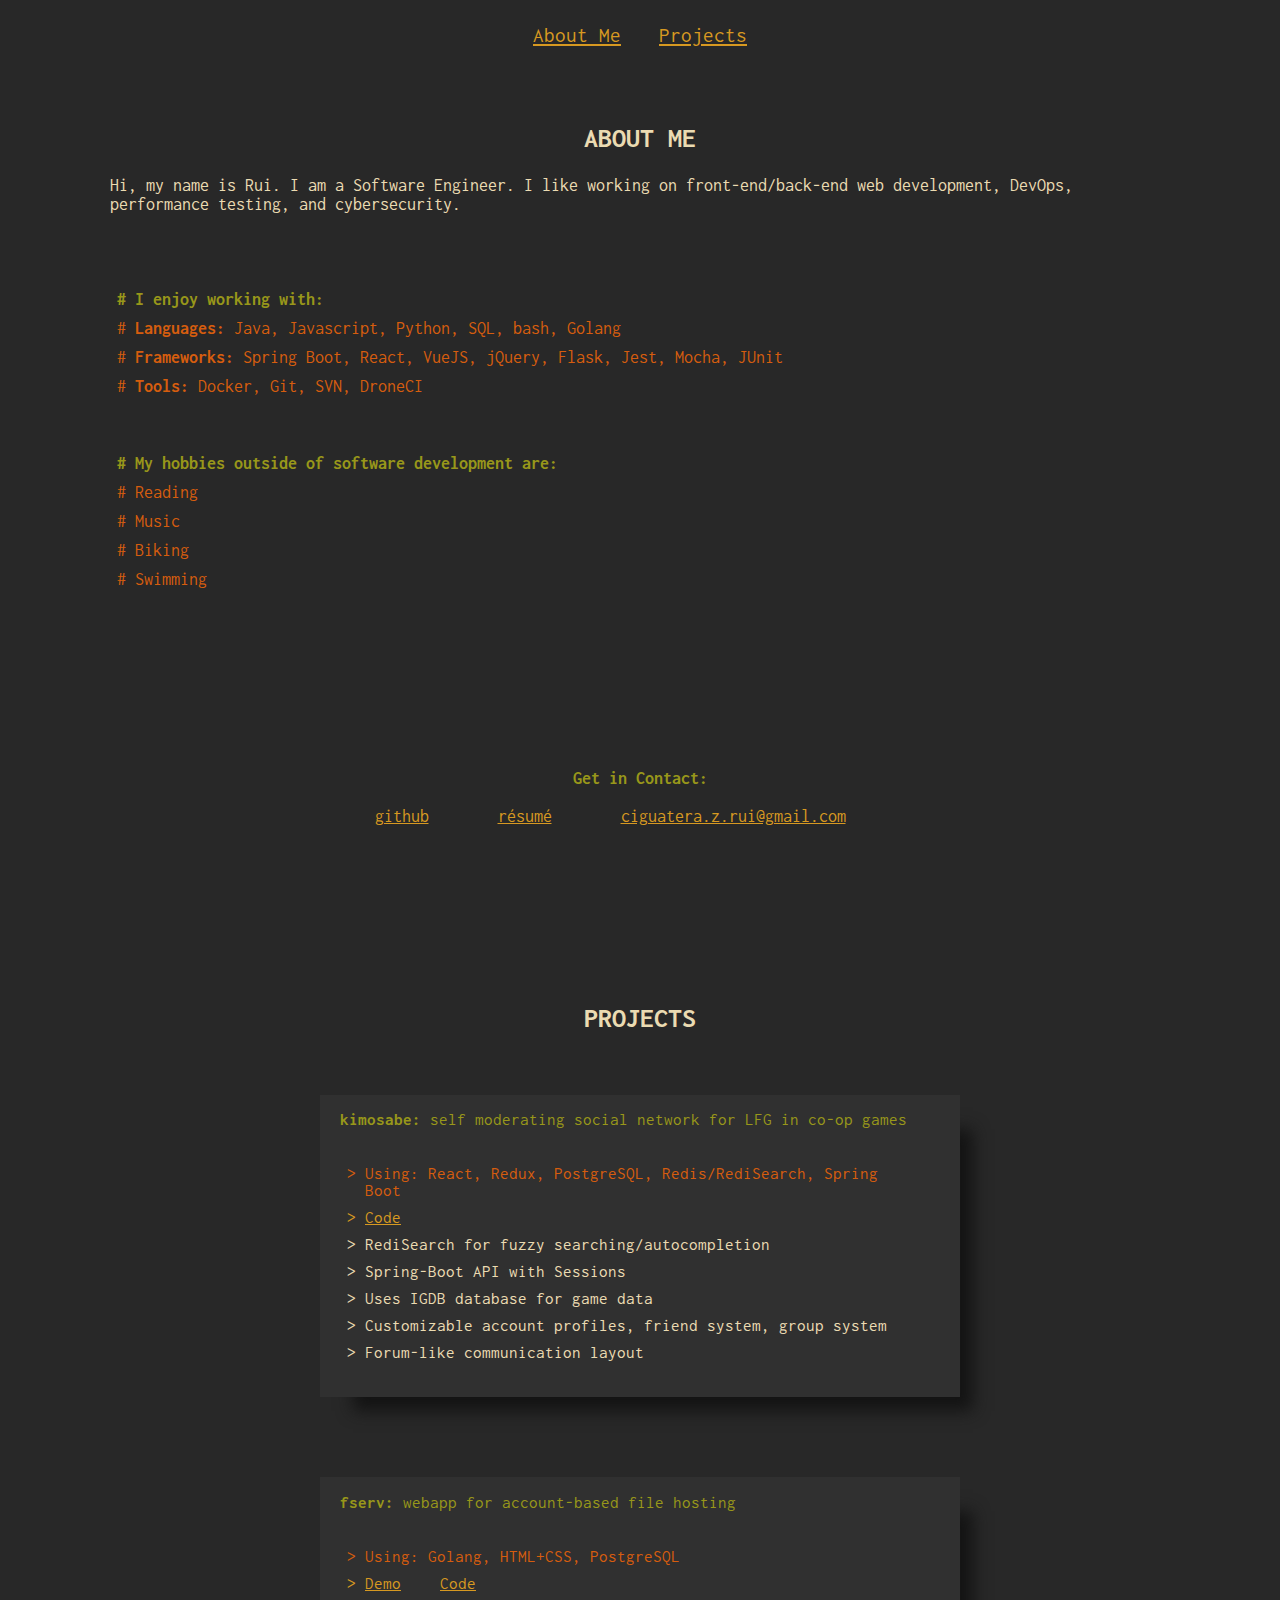
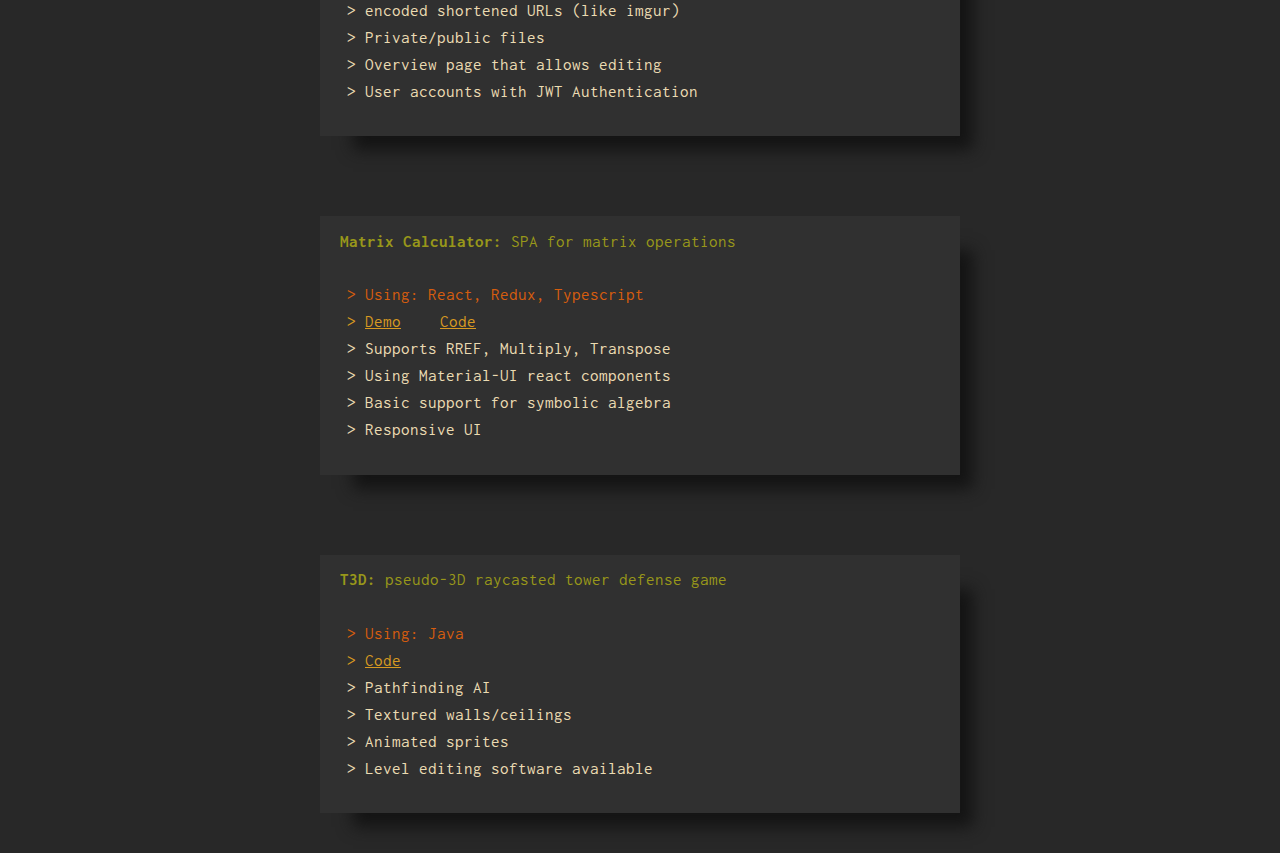
==== index.html @ f9139b98 "Update README and fix minify script" ====
<!DOCTYPE html>
<html>
	<head>
		<meta charset="utf-8"/>
		<meta name="viewport" content="width=device-width, user-scalable=no,initial-scale=1.0" />
		<link href="https://fonts.googleapis.com/css2?family=Inconsolata:wght@400;700&display=swap" rel="stylesheet"> 
		<link rel="icon" href="res/favicon.ico" type="image/x-icon"/>
		<link rel="shortcut icon" href="res/favicon.ico" type="image/x-icon"/>
		<link rel="stylesheet" href="style.css"/>
		<title>zrui.dev</title>
		<meta name="description" content="Personal Site - Rui Zhu, Software Engineer" />
	</head>
	<body>
		<nav id="navbar">
			<ul>
				<li><a href="#about">About Me</a></li>
				<li><a href="#projects">Projects</a></li>
			</ul>
		</nav>
		<div class="section" id="about">
			<div class="content-inside">
				<h2>ABOUT ME</h2>
				<p>Hi, my name is Rui. I am a Software Engineer. I like working on front-end/back-end web development, DevOps, performance testing, and cybersecurity.</p>
				</br>
				<ul class="hash-list">
					<li>I enjoy working with:</li>
					<li><b>Languages:</b> Java, Javascript, Python, SQL, bash, Golang</li>
					<li><b>Frameworks:</b> Spring Boot, React, VueJS, jQuery, Flask, Jest, Mocha, JUnit</li>
					<li><b>Tools:</b> Docker, Git, SVN, DroneCI</li>
				</ul>
				<ul class="hash-list">
					<li>My hobbies outside of software development are:</li>
					<li>Reading</li>
					<li>Music</li>
					<li>Biking</li>
					<li>Swimming</li>
				</ul>
			</div>
			<footer class="center footer">
				<p class="green"><b>Get in Contact:</b></p>
				<p class="orange">
					<a href="https://github.com/ZRui98">github</a>
					<a href="https://zrui.dev/res/resume.pdf">résumé</a>
					<a href="mailto:ciguatera.z.rui@gmail.com">ciguatera.z.rui@gmail.com</a>
				</p>
			</footer>
		</div>
		<div class="section" id="projects">			
			<h2>PROJECTS</h2>
			<div id="project-container">
				<div class="project">
					<p class="green"><b>kimosabe:</b> self moderating social network for LFG in co-op games</p>
					<ul class="gt-list">
						<li class="orange">Using: React, Redux, PostgreSQL, Redis/RediSearch, Spring Boot </li>
						<li class="yellow">
							<a href="https://github.com/6rotoms/kimosabe/">Code</a>
						</li>
						<li>RediSearch for fuzzy searching/autocompletion</li>
						<li>Spring-Boot API with Sessions</li>
						<li>Uses IGDB database for game data</li>
						<li>Customizable account profiles, friend system, group system</li>
						<li>Forum-like communication layout</li>
					</ul>
				</div>
				<div class="project">
					<p class="green"><b>fserv:</b> webapp for account-based file hosting</p>
					<ul class="gt-list">
						<li class="orange">Using: Golang, HTML+CSS, PostgreSQL </li>
						<li class="yellow">
							<a href="https://f.zrui.dev/">Demo</a>
							<a href="https://github.com/ZRui98/fserv/">Code</a>
						</li>
						<li>encoded shortened URLs (like imgur)</li>
						<li>Private/public files</li>
						<li>Overview page that allows editing</li>
						<li>User accounts with JWT Authentication</li>
					</ul>
				</div>
				<div class="project">
					<p class="green"><b>Matrix Calculator:</b> SPA for matrix operations</p>
					<ul class="gt-list">
						<li class="orange">Using: React, Redux, Typescript </li>
						<li class="yellow">
							<a href="https://zrui98.github.io/matrix-calculator/">Demo</a>
							<a href="https://github.com/ZRui98/matrix-calculator/">Code</a>
						</li>
						<li>Supports RREF, Multiply, Transpose</li>
						<li>Using Material-UI react components</li>
						<li>Basic support for symbolic algebra</li>
						<li>Responsive UI</li>
					</ul>
				</div>
				<div class="project">
					<p class="green"><b>T3D:</b> pseudo-3D raycasted tower defense game</p>
					<ul class="gt-list">
						<li class="orange">Using: Java</li>
						<li class="yellow">
							<a href="https://github.com/ZRui98/t3d">Code</a>
						</li>
						<li>Pathfinding AI</li>
						<li>Textured walls/ceilings</li>
						<li>Animated sprites</li>
						<li>Level editing software available</li>
					</ul>
				</div>
			</div>
		</div>
	</body>
</html>
---- style.css ----
:root {
	--main-bg-color: #282828;
	--main-off-bg-color: #303030;
	--main-fg-color: #ebdbb2;
	--main-red-color: #cc241d;
	--main-orange-color: #d65d0e;
	--main-yellow-color: #d79921;
	--main-green-color: #98971a;
	--margin-body: 7%;
}

.green {
	color: var(--main-green-color);
}

.yellow {
	color: var(--main-yellow-color);
}

.orange {
	color: var(--main-orange-color);
}

.red {
	color: var(--main-red-color);
}

.center {
	text-align: center;
}

.footer a {
	margin-right:30px;
}

.content-inside {
	padding: 20px;
	padding-bottom: 50px;
	min-height:calc(100vh - 250px);
}

.footer {
	height: 50px;
	margin-top:-50px;
}

#project-container {
	display: flex;
	flex-wrap: wrap;
	justify-content: space-around;
}

b {
	font-weight: 700 !important;
}

.project {
	padding: 0px 20px 0px 20px;
	margin: 40px;
	width: 600px;
	min-width: 240px;
	background: var(--main-off-bg-color);
	-webkit-box-shadow: 23px 24px 15px -10px rgba(20,20,20,1);
	-moz-box-shadow: 23px 24px 15px -10px rgba(20,20,20,1);
	box-shadow: 23px 24px 15px -10px rgba(20,20,20,1);
	font-size: 0.9rem;
}

.hash-list {
	list-style-type: '# ';
	list-style-position: outside;
	padding: 10px 0 10px 0;
	color: var(--main-orange-color);
}
ul li {
	margin: 10px 25px;
}

.hash-list li:first-child {
	color: var(--main-green-color);
	font-weight: 700 !important;
}

.gt-list {
	list-style-type: '> ';
	list-style-position: outside;
	padding: 10px 0 10px 0;
}

.gt-list p {
	display: inline-block;
}

html {
	scroll-behavior: smooth;
	font-family: 'Inconsolata', monospace;
	font-size: 1.15rem;
	background: var(--main-bg-color)!important;
}

html, body {
	margin: 0;
	height: 100%;
}

.section {
	min-width: calc(100% - calc(var(--margin-body) * 2));
	padding-left: var(--margin-body);
	padding-right: var(--margin-body);
	padding-top: 80px;
	min-height: calc(100% - 80px);
	color: var(--main-fg-color);
	background-color: var(--main-bg-color);
}

.section a {
	padding-right: 30px;
}

.section h2 {
	text-align: center;
}

#navbar {
	z-index: 2;
	display: flex;
	justify-content: space-around;
	overflow: hidden;
	position: fixed;
	top: 0;
	width: 100%;
	background-color: var(--main-bg-color);
}

#navbar ul {
	list-style-type: none;
	padding: 0;
	overflow: hidden;
}

#navbar li {
	margin: 0;
	float: left;
	margin-left: 6px;
	margin-right: 6px;
}

#navbar a {
	margin: 0;
	float: left;
	display: block;
	border-bottom: solid 5px;
	border-color: var(--main-bg-color);
	text-align: center;
	padding: 6px 13px 3px 13px;
	font-size: 1.15rem;
}

a {
	color: var(--main-yellow-color);
	-o-transition: .2s;
	-ms-transition: .2s;
	-moz-transition: .2s;
	transition: .2s;
}

a:hover {
	color: var(--main-red-color);
	top: 100%;
}
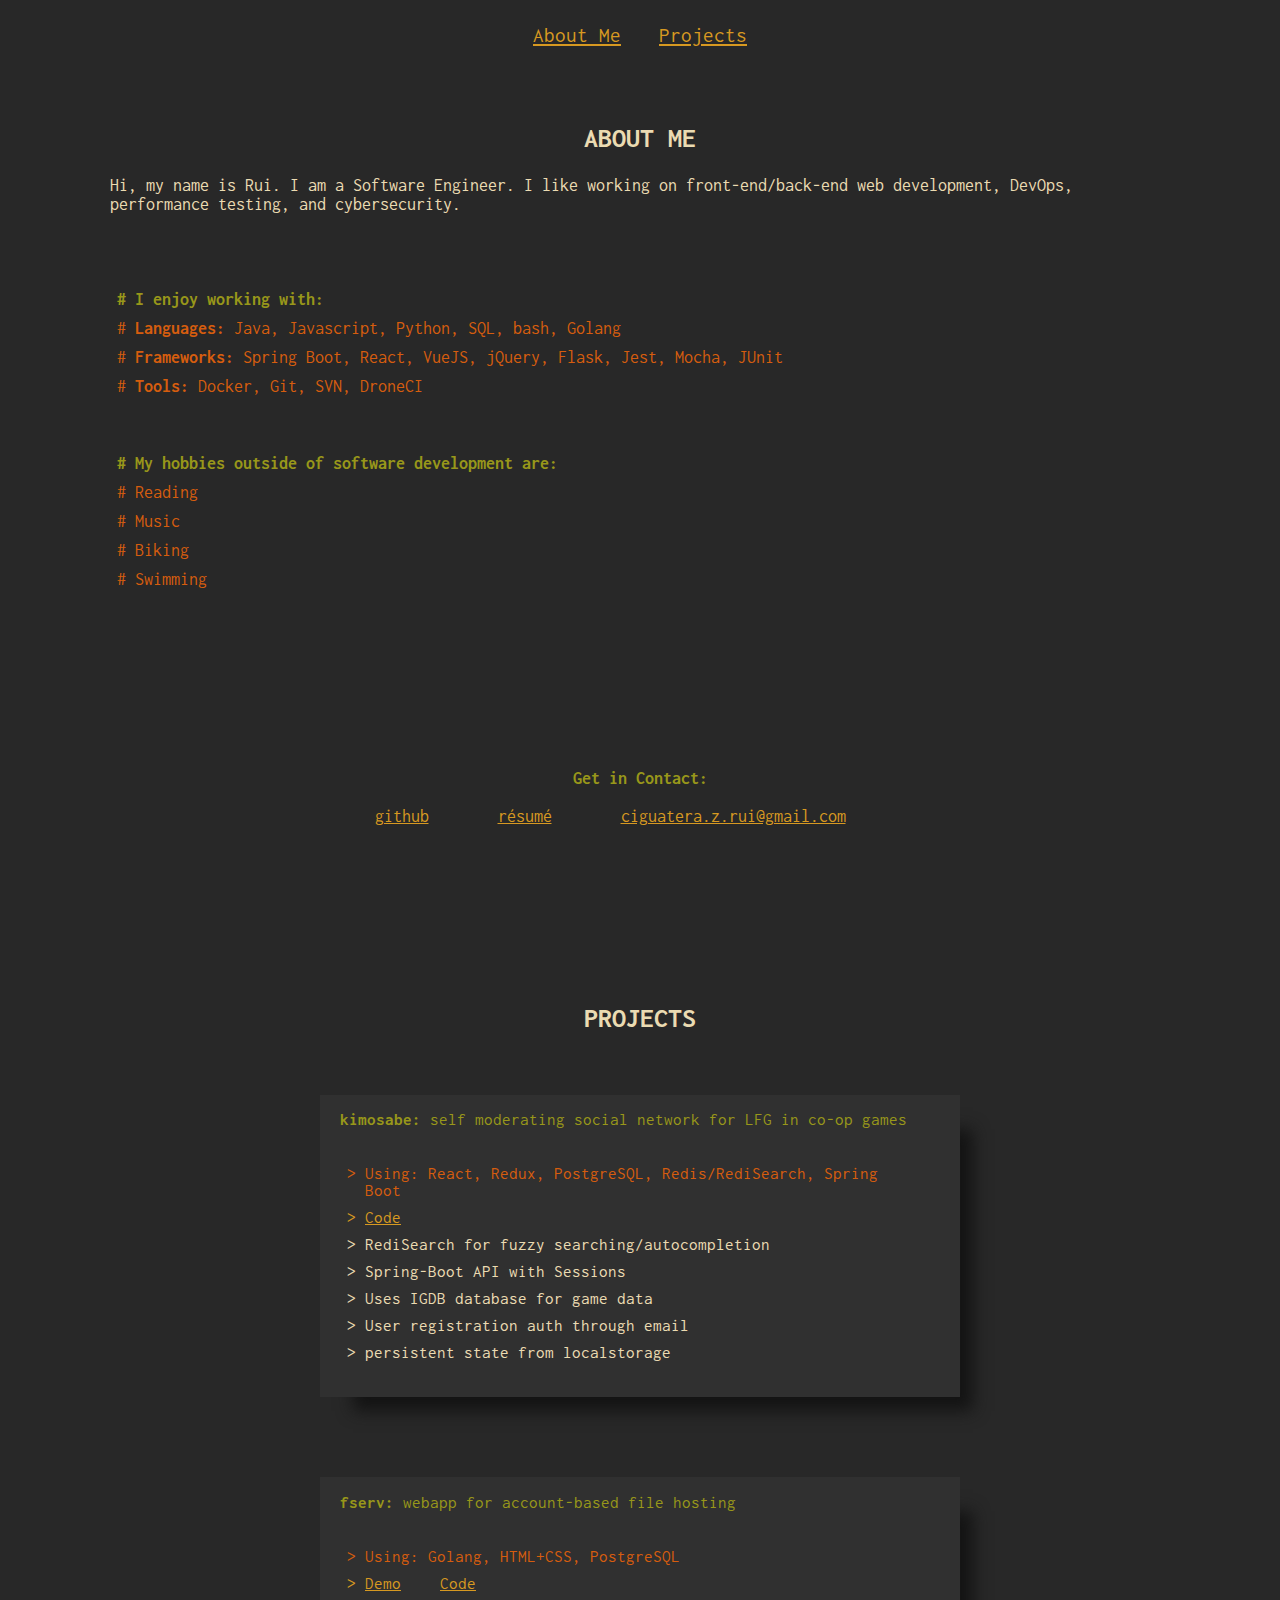
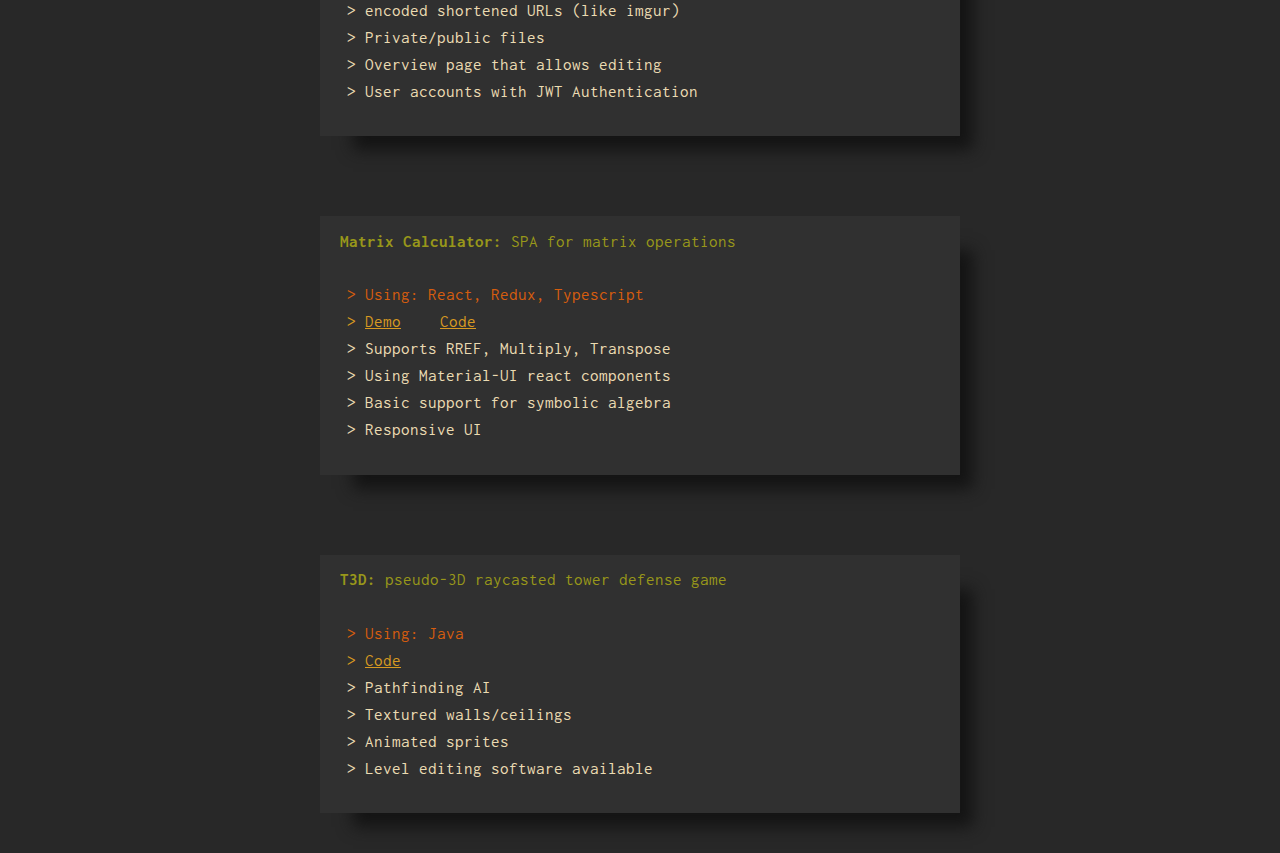
==== commit a1dca7ac: "update resume to be hosted on github" ====
--- a/index.html
+++ b/index.html
@@ -3,7 +3,6 @@
 	<head>
 		<meta charset="utf-8"/>
 		<meta name="viewport" content="width=device-width, user-scalable=no,initial-scale=1.0" />
-		<link href="https://fonts.googleapis.com/css2?family=Inconsolata:wght@400;700&display=swap" rel="stylesheet"> 
 		<link rel="icon" href="res/favicon.ico" type="image/x-icon"/>
 		<link rel="shortcut icon" href="res/favicon.ico" type="image/x-icon"/>
 		<link rel="stylesheet" href="style.css"/>
@@ -40,7 +39,7 @@
 				<p class="green"><b>Get in Contact:</b></p>
 				<p class="orange">
 					<a href="https://github.com/ZRui98">github</a>
-					<a href="https://zrui.dev/res/resume.pdf">résumé</a>
+					<a href="https://raw.githubusercontent.com/ZRui98/personal-resume-latex/main/resume.pdf" target="_blank" rel="noopener noreferrer">résumé</a>
 					<a href="mailto:ciguatera.z.rui@gmail.com">ciguatera.z.rui@gmail.com</a>
 				</p>
 			</footer>
@@ -58,8 +57,8 @@
 						<li>RediSearch for fuzzy searching/autocompletion</li>
 						<li>Spring-Boot API with Sessions</li>
 						<li>Uses IGDB database for game data</li>
-						<li>Customizable account profiles, friend system, group system</li>
-						<li>Forum-like communication layout</li>
+						<li>User registration auth through email</li>
+						<li>persistent state from localstorage</li>
 					</ul>
 				</div>
 				<div class="project">
--- a/style.css
+++ b/style.css
@@ -23,6 +23,20 @@
 
 .red {
 	color: var(--main-red-color);
+}
+
+@font-face {
+  font-family: 'Inconsolata';
+  src: url("./res/Inconsolata-Regular.ttf");
+  font-weight: 400;
+  font-style: monospace;
+}
+
+@font-face {
+  font-family: 'Inconsolata';
+  src: url("./res/Inconsolata-Bold.ttf");
+  font-weight: 700;
+  font-style: monospace;
 }
 
 .center {
@@ -162,6 +176,7 @@
 	-ms-transition: .2s;
 	-moz-transition: .2s;
 	transition: .2s;
+	outline: 0;
 }
 
 a:hover {
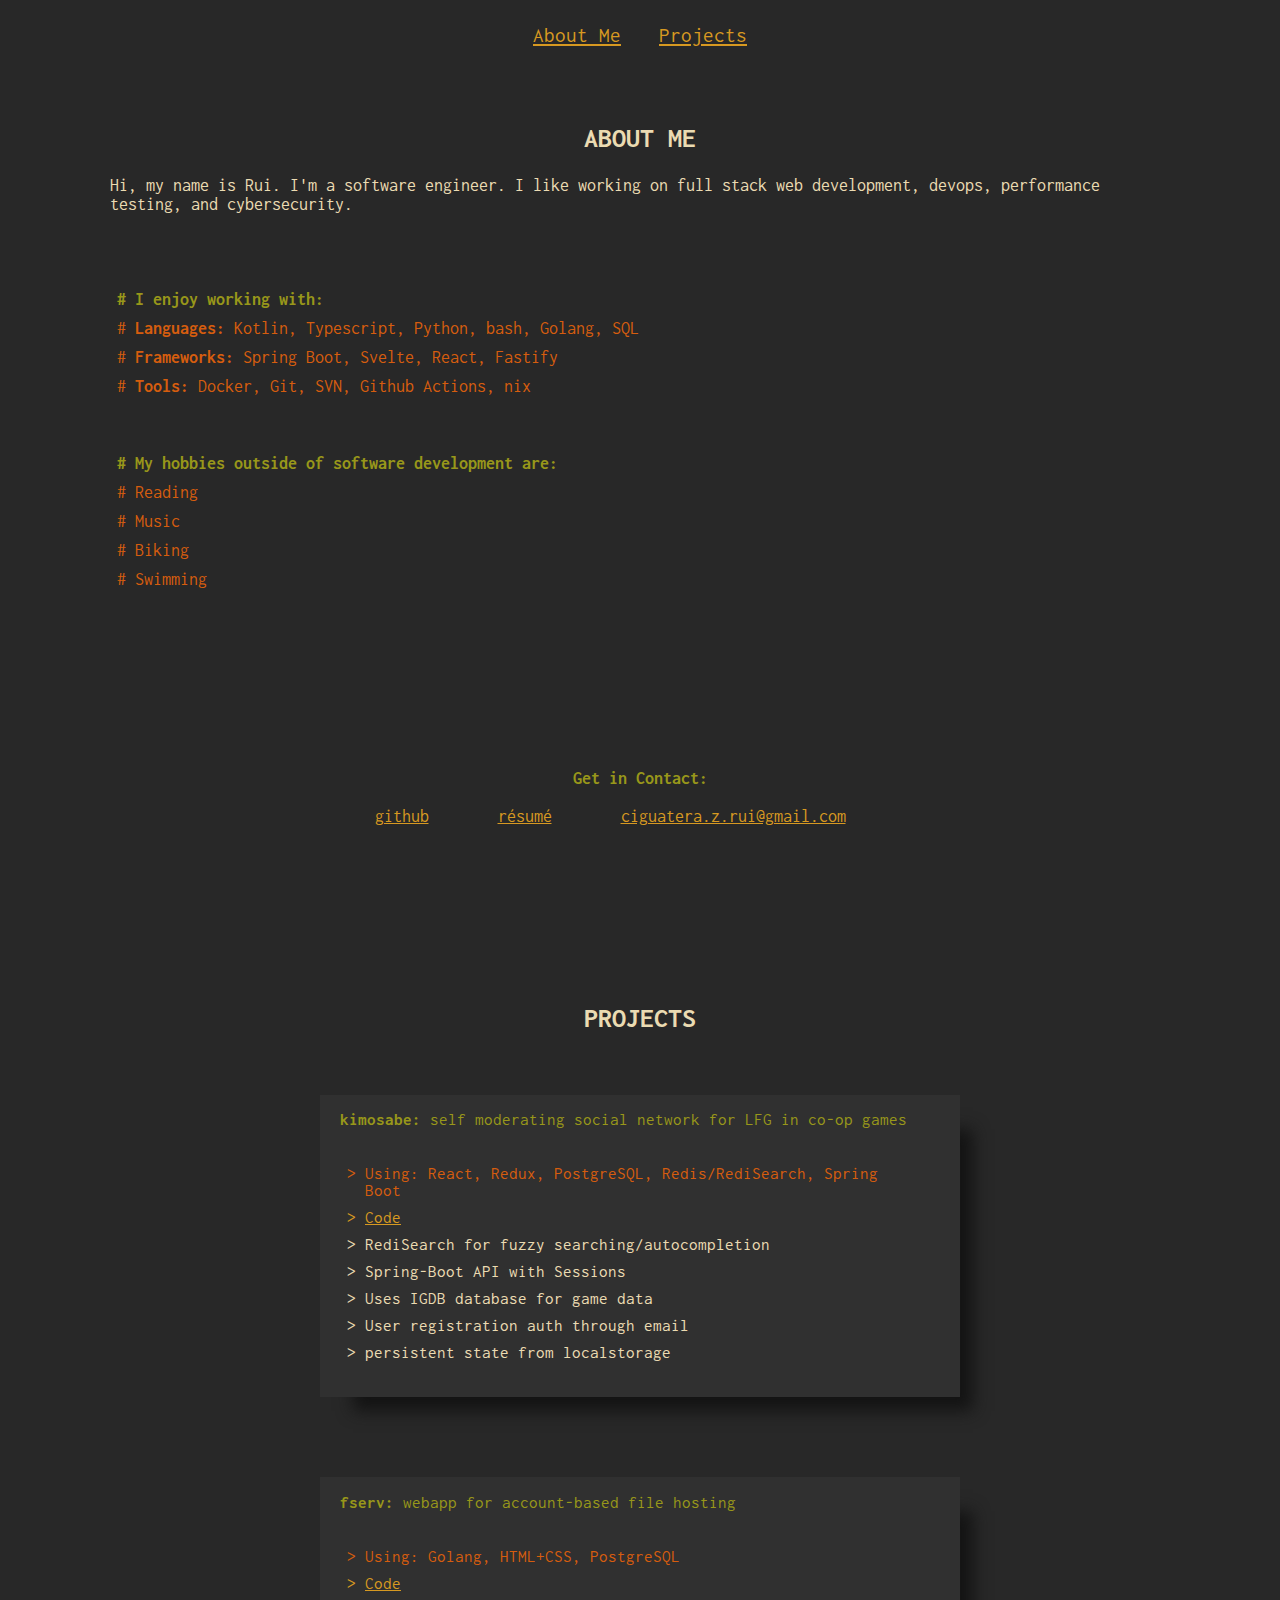
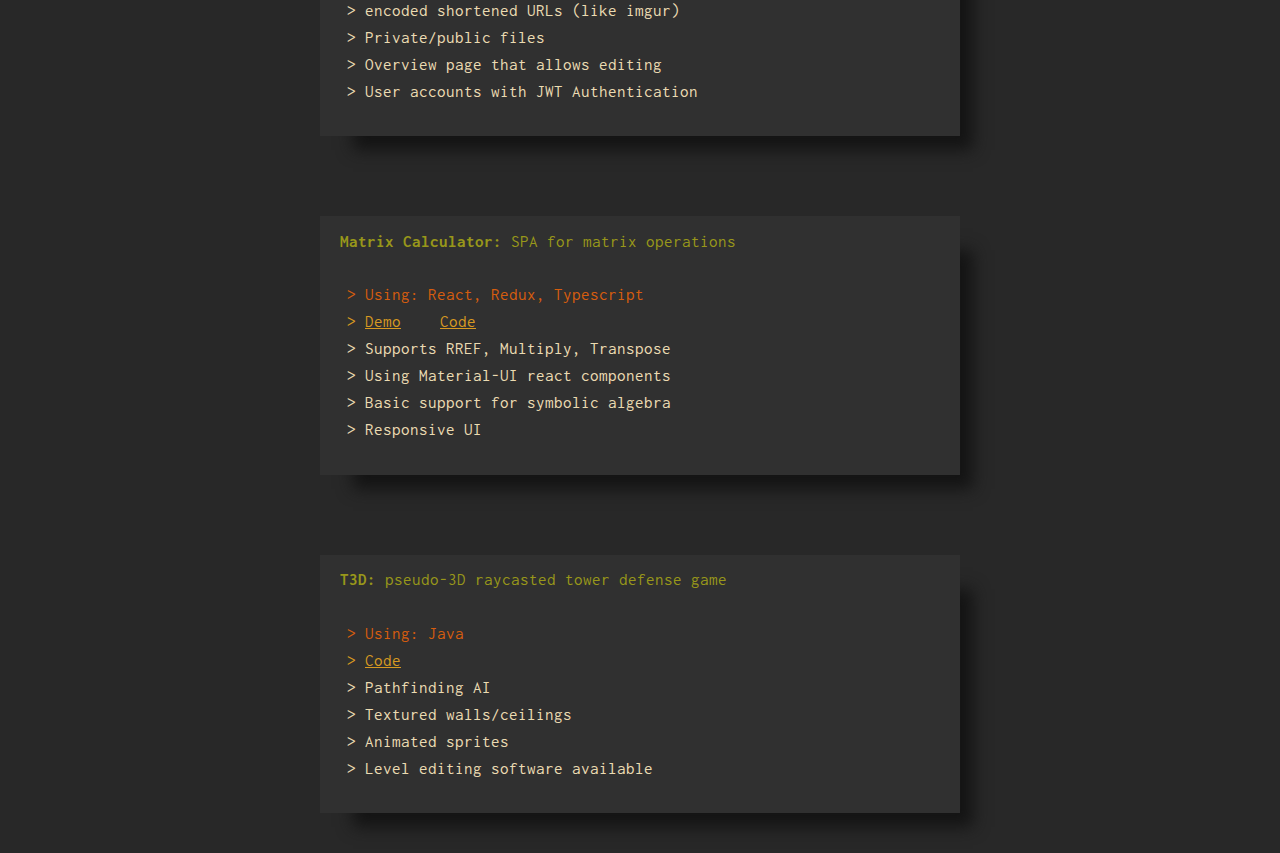
==== commit 265dd9c9: "update description and preferred languages" ====
--- a/index.html
+++ b/index.html
@@ -19,13 +19,13 @@
 		<div class="section" id="about">
 			<div class="content-inside">
 				<h2>ABOUT ME</h2>
-				<p>Hi, my name is Rui. I am a Software Engineer. I like working on front-end/back-end web development, DevOps, performance testing, and cybersecurity.</p>
+				<p>Hi, my name is Rui. I'm a software engineer. I like working on full stack web development, devops, performance testing, and cybersecurity.</p>
 				</br>
 				<ul class="hash-list">
 					<li>I enjoy working with:</li>
-					<li><b>Languages:</b> Java, Javascript, Python, SQL, bash, Golang</li>
-					<li><b>Frameworks:</b> Spring Boot, React, VueJS, jQuery, Flask, Jest, Mocha, JUnit</li>
-					<li><b>Tools:</b> Docker, Git, SVN, DroneCI</li>
+					<li><b>Languages:</b> Kotlin, Typescript, Python, bash, Golang, SQL</li>
+					<li><b>Frameworks:</b> Spring Boot, Svelte, React, Fastify</li>
+					<li><b>Tools:</b> Docker, Git, SVN, Github Actions, nix</li>
 				</ul>
 				<ul class="hash-list">
 					<li>My hobbies outside of software development are:</li>
@@ -66,7 +66,6 @@
 					<ul class="gt-list">
 						<li class="orange">Using: Golang, HTML+CSS, PostgreSQL </li>
 						<li class="yellow">
-							<a href="https://f.zrui.dev/">Demo</a>
 							<a href="https://github.com/ZRui98/fserv/">Code</a>
 						</li>
 						<li>encoded shortened URLs (like imgur)</li>
--- a/style.css
+++ b/style.css
@@ -1,6 +1,7 @@
 :root {
 	--main-bg-color: #282828;
 	--main-off-bg-color: #303030;
+	--main-select-color: #484848;
 	--main-fg-color: #ebdbb2;
 	--main-red-color: #cc241d;
 	--main-orange-color: #d65d0e;
@@ -37,6 +38,14 @@
   src: url("./res/Inconsolata-Bold.ttf");
   font-weight: 700;
   font-style: monospace;
+}
+
+::-moz-selection { /* Code for Firefox */
+  background: var(--main-select-color);
+}
+
+::selection {
+  background: var(--main-select-color);
 }
 
 .center {
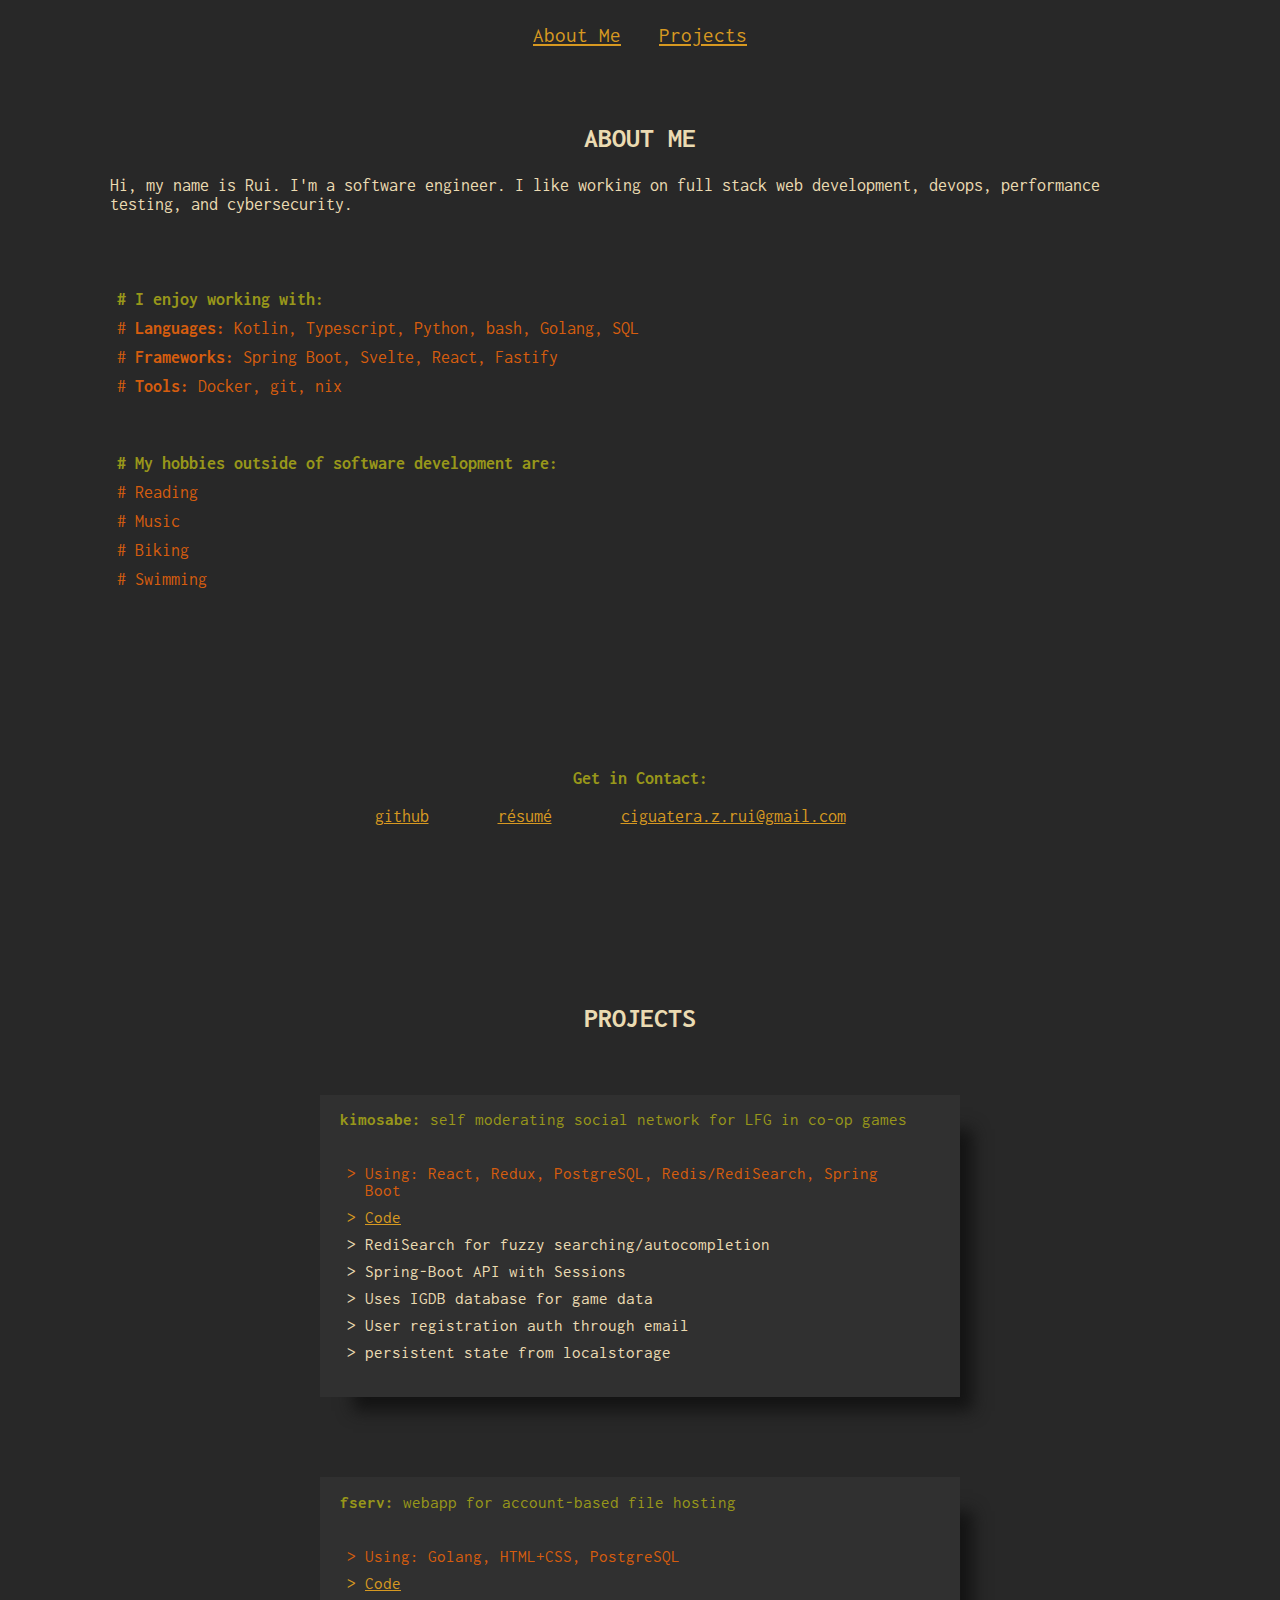
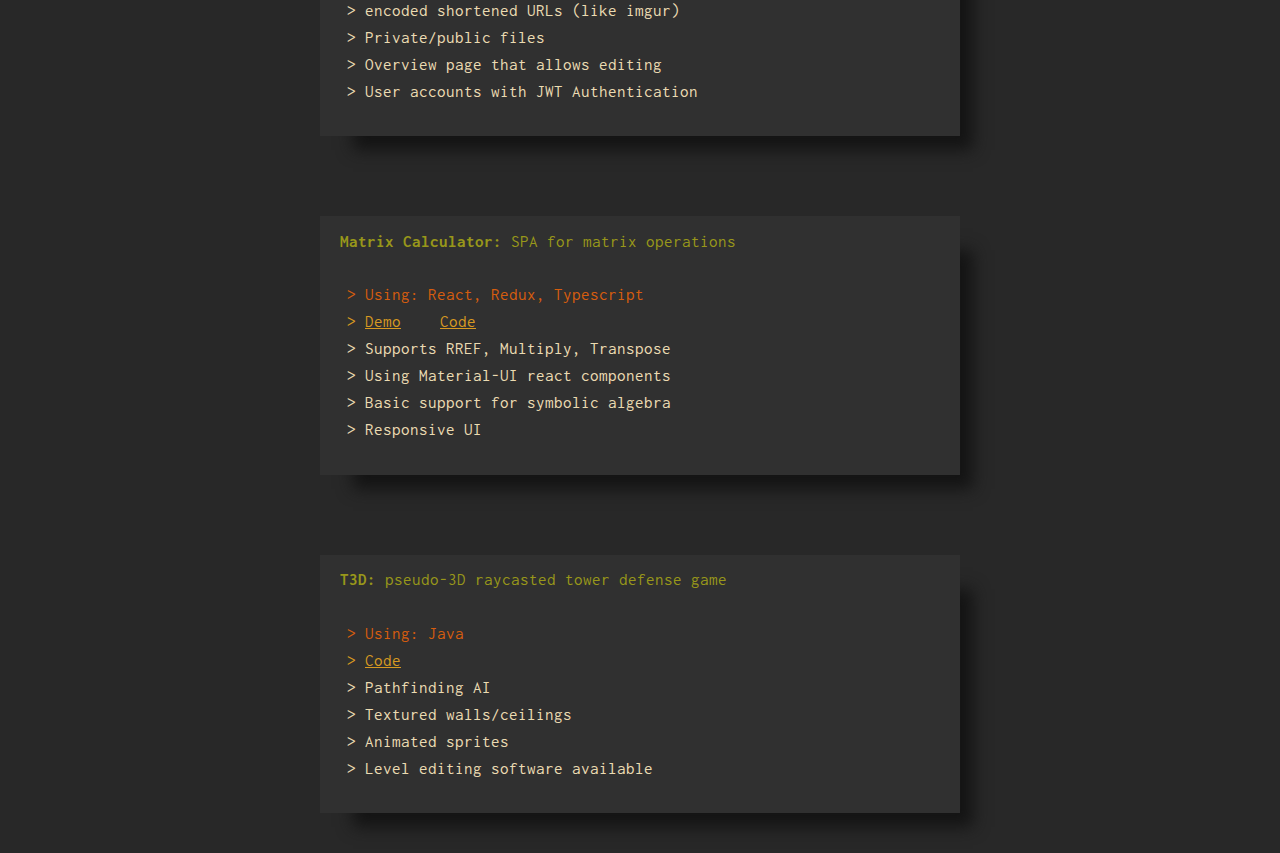
==== commit 41b3cbc8: "update bio" ====
--- a/index.html
+++ b/index.html
@@ -25,7 +25,7 @@
 					<li>I enjoy working with:</li>
 					<li><b>Languages:</b> Kotlin, Typescript, Python, bash, Golang, SQL</li>
 					<li><b>Frameworks:</b> Spring Boot, Svelte, React, Fastify</li>
-					<li><b>Tools:</b> Docker, Git, SVN, Github Actions, nix</li>
+					<li><b>Tools:</b> Docker, git, nix</li>
 				</ul>
 				<ul class="hash-list">
 					<li>My hobbies outside of software development are:</li>
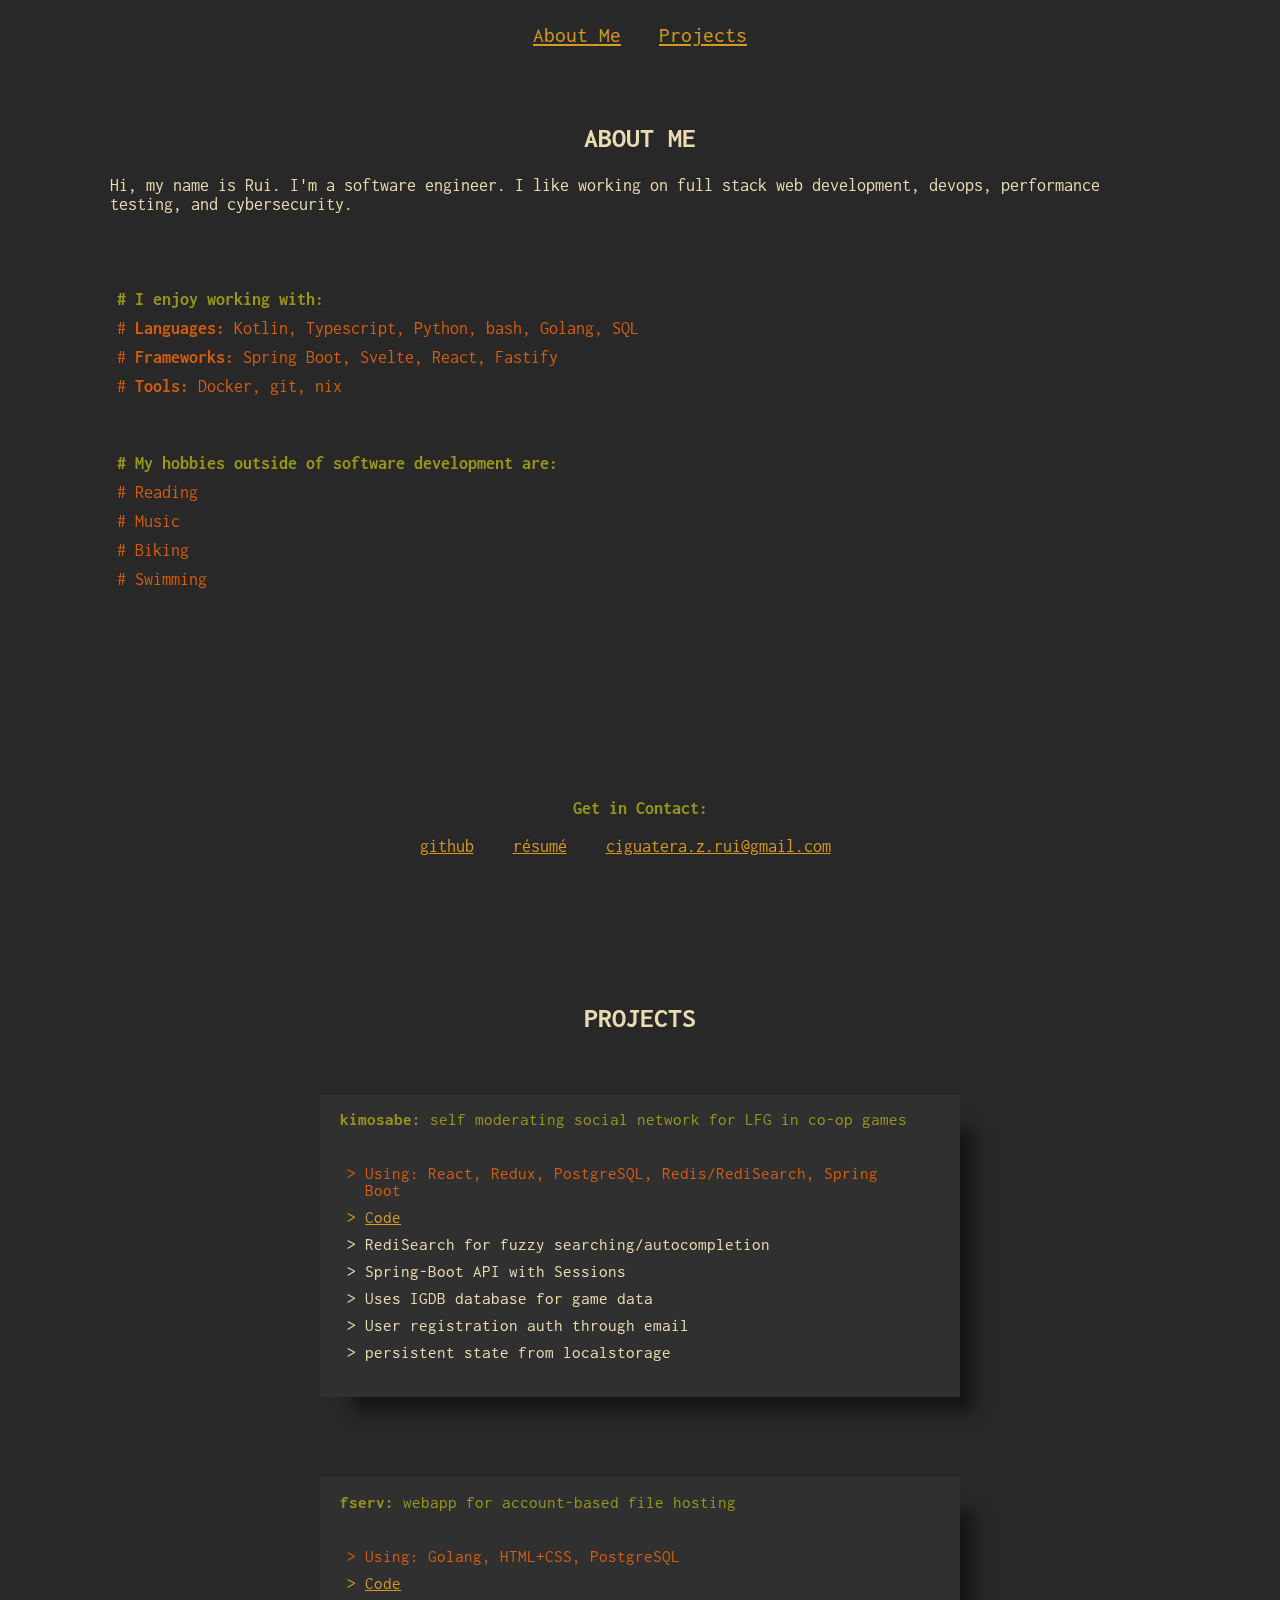
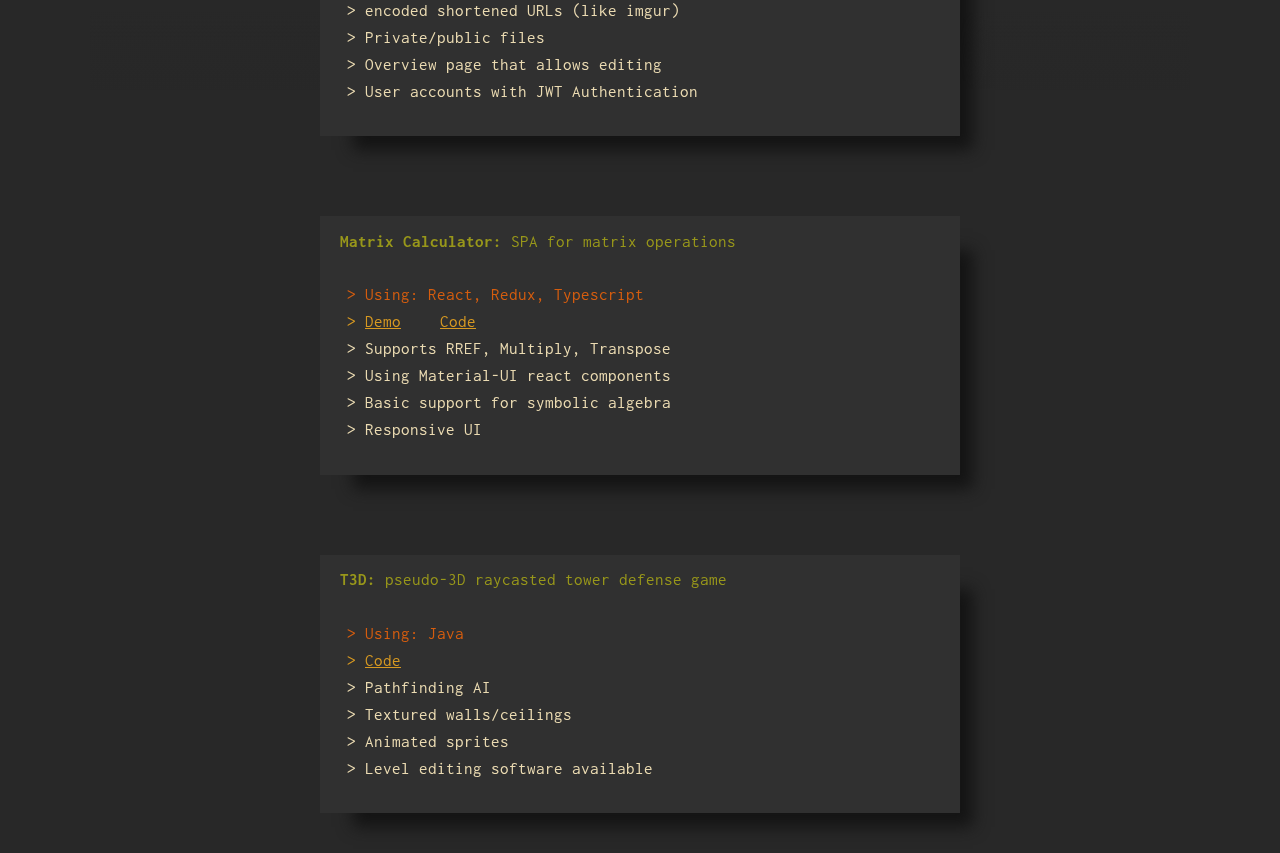
==== commit afbab562: "update styling and structure" ====
--- a/index.html
+++ b/index.html
@@ -35,14 +35,6 @@
 					<li>Swimming</li>
 				</ul>
 			</div>
-			<footer class="center footer">
-				<p class="green"><b>Get in Contact:</b></p>
-				<p class="orange">
-					<a href="https://github.com/ZRui98">github</a>
-					<a href="https://raw.githubusercontent.com/ZRui98/personal-resume-latex/main/resume.pdf" target="_blank" rel="noopener noreferrer">résumé</a>
-					<a href="mailto:ciguatera.z.rui@gmail.com">ciguatera.z.rui@gmail.com</a>
-				</p>
-			</footer>
 		</div>
 		<div class="section" id="projects">			
 			<h2>PROJECTS</h2>
@@ -103,5 +95,13 @@
 				</div>
 			</div>
 		</div>
+		<footer class="center footer">
+			<p class="green"><b>Get in Contact:</b></p>
+			<p class="orange">
+				<a href="https://github.com/ZRui98">github</a>
+				<a href="https://raw.githubusercontent.com/ZRui98/personal-resume-latex/main/resume.pdf" target="_blank" rel="noopener noreferrer">résumé</a>
+				<a href="mailto:ciguatera.z.rui@gmail.com">ciguatera.z.rui@gmail.com</a>
+			</p>
+		</footer>
 	</body>
 </html>
--- a/style.css
+++ b/style.css
@@ -8,6 +8,7 @@
 	--main-yellow-color: #d79921;
 	--main-green-color: #98971a;
 	--margin-body: 7%;
+	--footer-height: 50px;
 }
 
 .green {
@@ -63,8 +64,11 @@
 }
 
 .footer {
-	height: 50px;
-	margin-top:-50px;
+	height: var(--footer-height);
+	bottom: calc(var(--footer-height) + 20px);
+	position: fixed;
+	width: 100%;
+	z-index: 0;
 }
 
 #project-container {
@@ -125,15 +129,19 @@
 	margin: 0;
 	height: 100%;
 }
-
 .section {
 	min-width: calc(100% - calc(var(--margin-body) * 2));
-	padding-left: var(--margin-body);
-	padding-right: var(--margin-body);
+	margin-left: var(--margin-body);
+	margin-right: var(--margin-body);
 	padding-top: 80px;
-	min-height: calc(100% - 80px);
+	margin-bottom: calc(var(--footer-height) + 60px);
+	min-height: calc(100vh - 80px - var(--footer-height) - 60px);
+	max-height: calc(100vh - 80px - var(--footer-height) - 60px);
 	color: var(--main-fg-color);
-	background-color: var(--main-bg-color);
+	background: linear-gradient(to bottom, transparent 0%, var(--main-bg-color) 10%, var(--main-bg-color) 90%, transparent 100%);
+	position: sticky;
+	display: inline-block;
+	z-index: 1;
 }
 
 .section a {
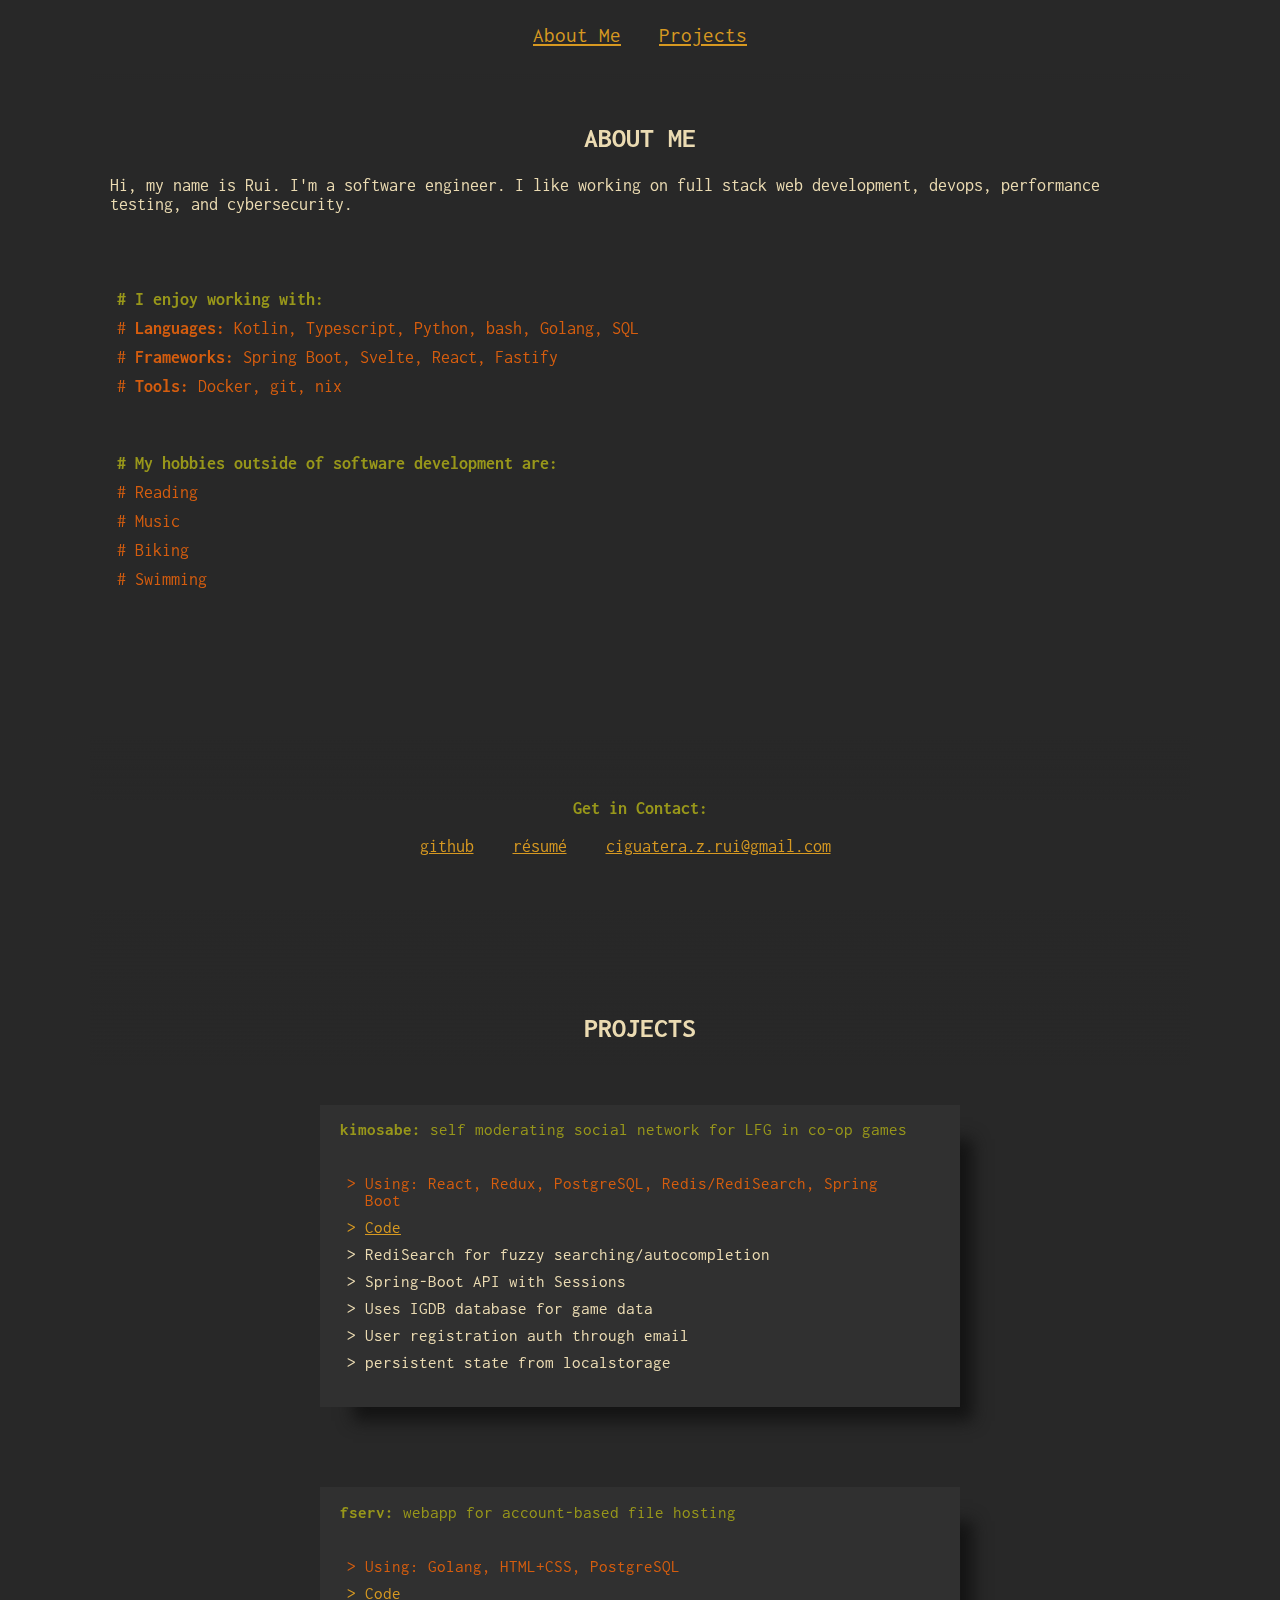
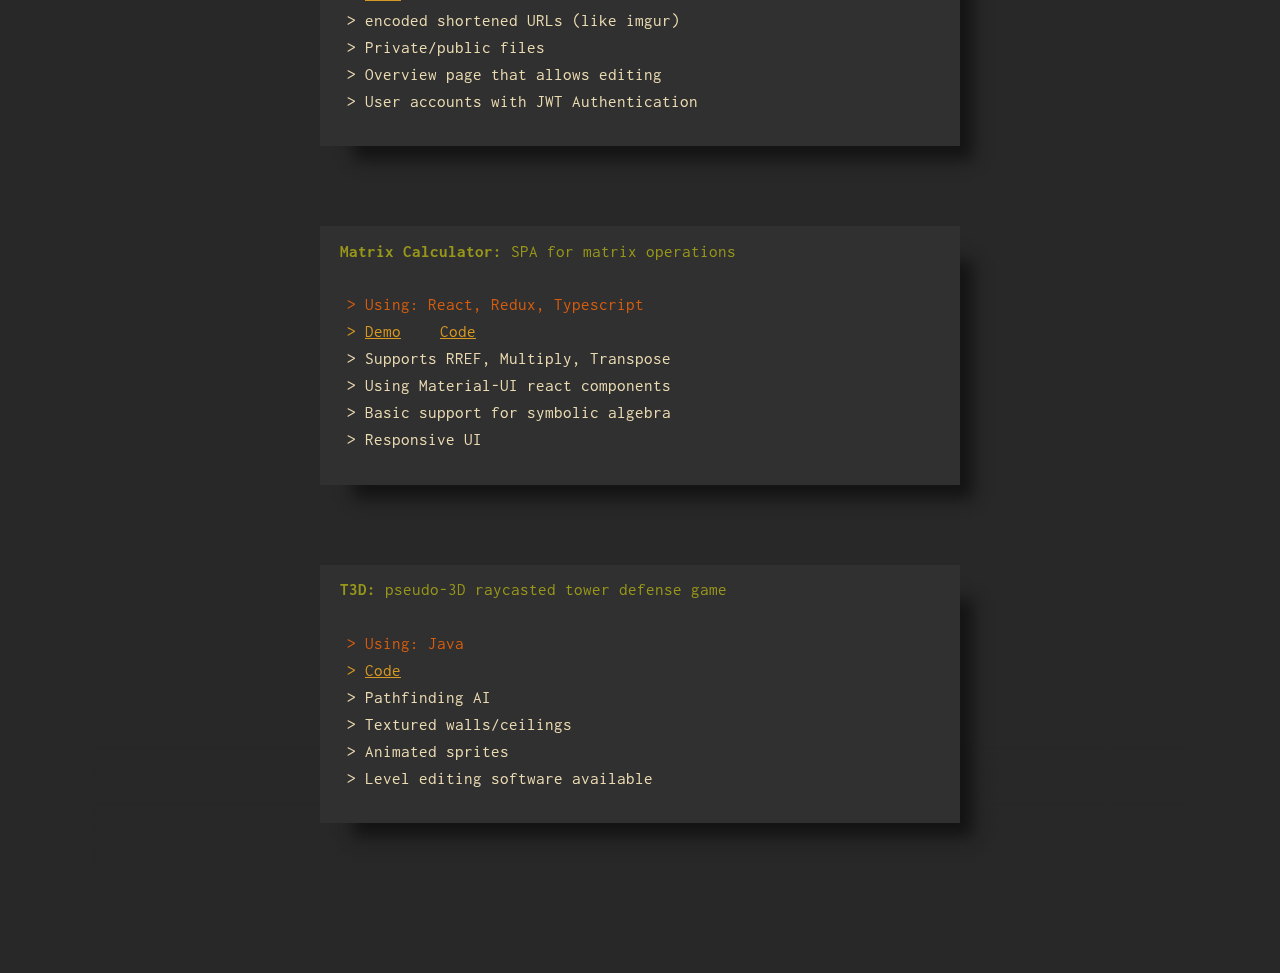
==== commit 4a2e5e58: "fix mobile styling" ====
--- a/index.html
+++ b/index.html
@@ -2,7 +2,7 @@
 <html>
 	<head>
 		<meta charset="utf-8"/>
-		<meta name="viewport" content="width=device-width, user-scalable=no,initial-scale=1.0" />
+		<meta name="viewport" content="width=device-width, height=device-height, initial-scale=1">
 		<link rel="icon" href="res/favicon.ico" type="image/x-icon"/>
 		<link rel="shortcut icon" href="res/favicon.ico" type="image/x-icon"/>
 		<link rel="stylesheet" href="style.css"/>
--- a/style.css
+++ b/style.css
@@ -75,6 +75,7 @@
 	display: flex;
 	flex-wrap: wrap;
 	justify-content: space-around;
+	width: 100%;
 }
 
 b {
@@ -130,15 +131,14 @@
 	height: 100%;
 }
 .section {
-	min-width: calc(100% - calc(var(--margin-body) * 2));
+	width: calc(100% - calc(var(--margin-body) * 2));
 	margin-left: var(--margin-body);
 	margin-right: var(--margin-body);
 	padding-top: 80px;
 	margin-bottom: calc(var(--footer-height) + 60px);
 	min-height: calc(100vh - 80px - var(--footer-height) - 60px);
-	max-height: calc(100vh - 80px - var(--footer-height) - 60px);
 	color: var(--main-fg-color);
-	background: linear-gradient(to bottom, transparent 0%, var(--main-bg-color) 10%, var(--main-bg-color) 90%, transparent 100%);
+	background: linear-gradient(to bottom, transparent 0%, var(--main-bg-color) 10%, var(--main-bg-color) 92%, transparent 100%);
 	position: sticky;
 	display: inline-block;
 	z-index: 1;
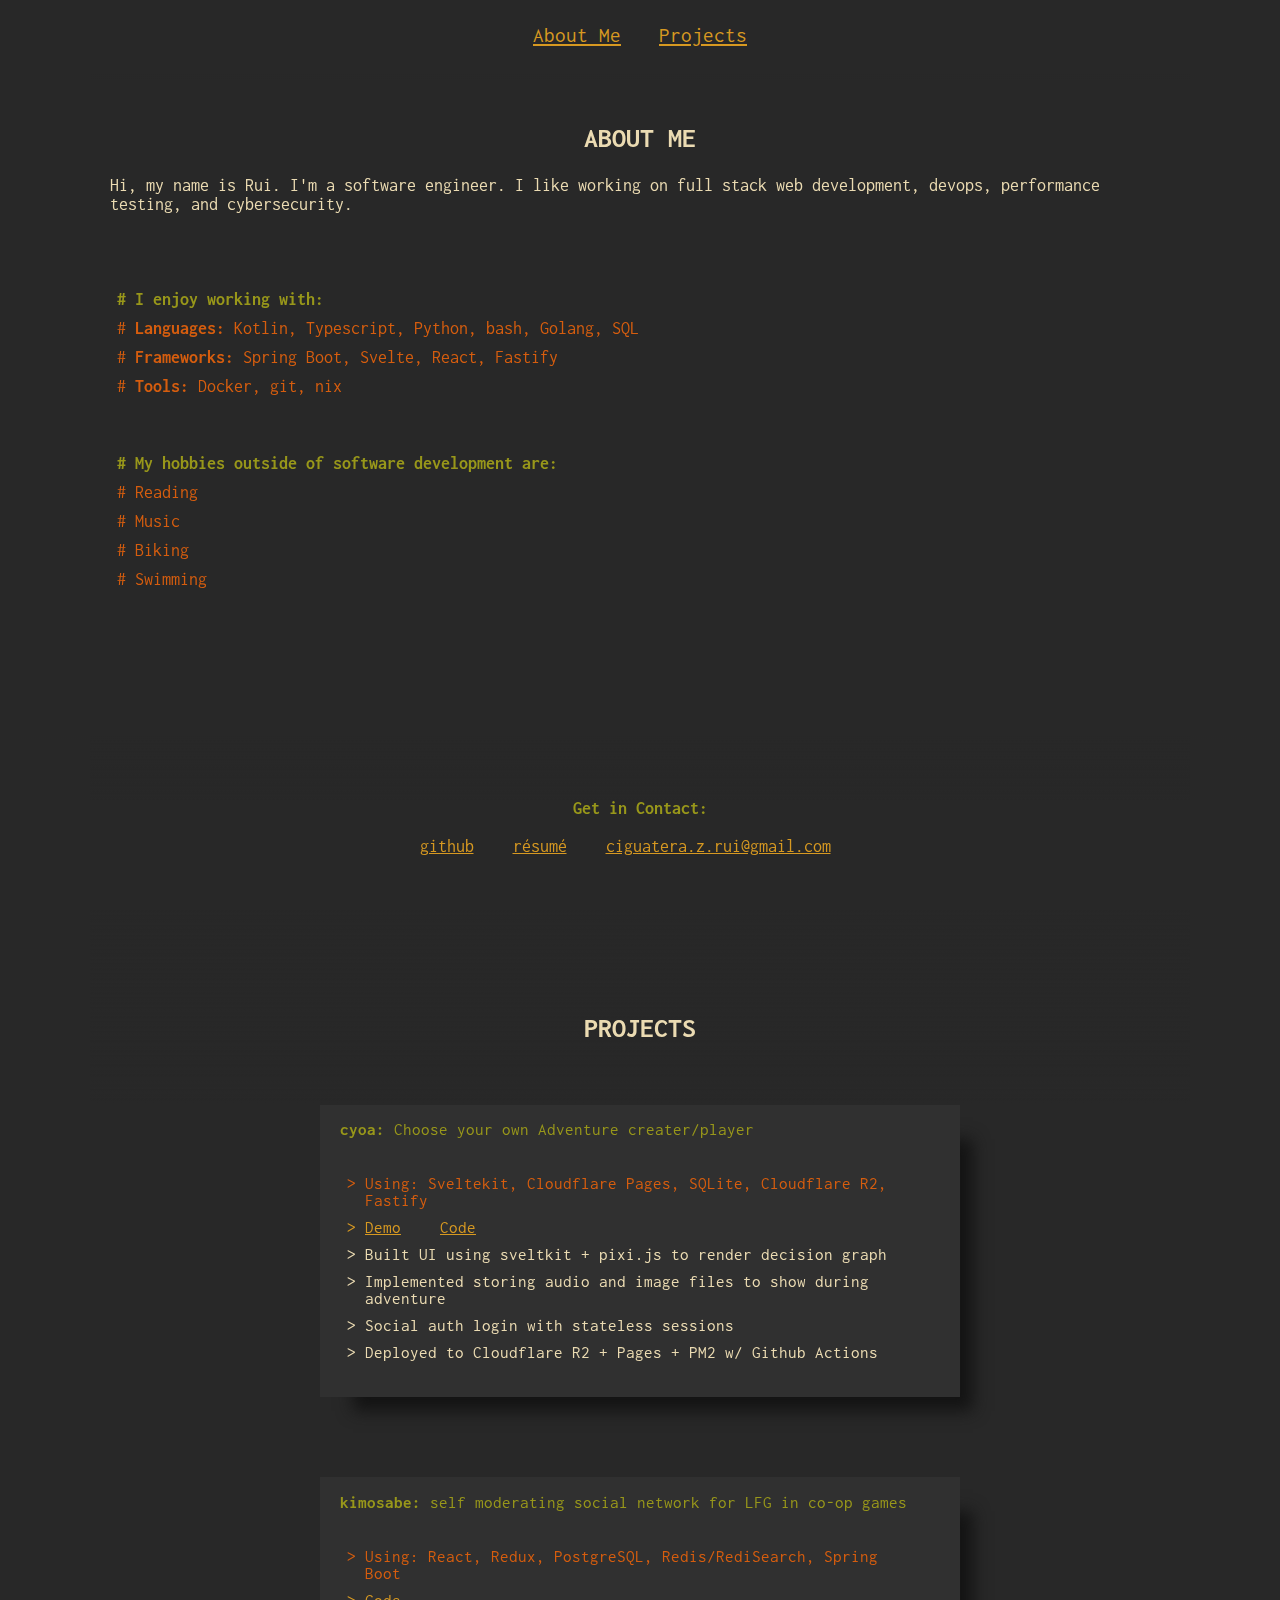
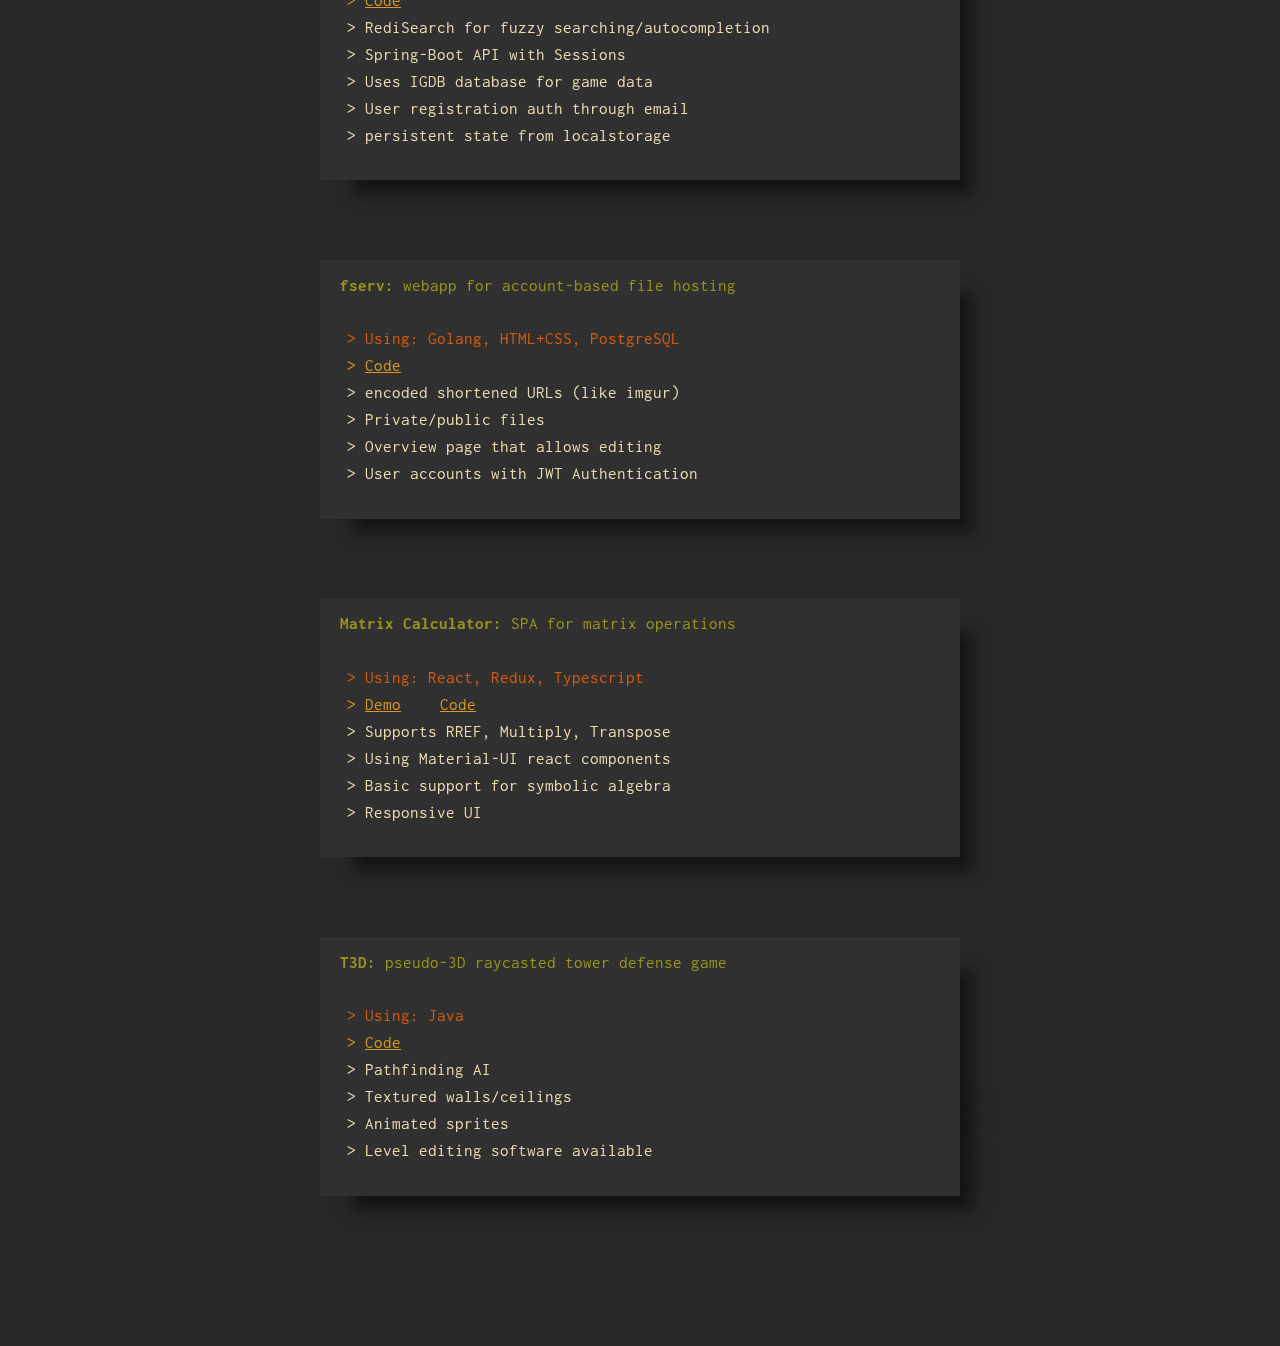
==== commit 073f633b: "update side project" ====
--- a/index.html
+++ b/index.html
@@ -39,6 +39,20 @@
 		<div class="section" id="projects">			
 			<h2>PROJECTS</h2>
 			<div id="project-container">
+				<div class="project">
+					<p class="green"><b>cyoa:</b> Choose your own Adventure creater/player</p>
+					<ul class="gt-list">
+						<li class="orange">Using: Sveltekit, Cloudflare Pages, SQLite, Cloudflare R2, Fastify </li>
+						<li class="yellow">
+							<a href="https://cyoa.zrui.dev/">Demo</a>
+							<a href="https://github.com/ZRui98/cyoa/">Code</a>
+						</li>
+						<li>Built UI using sveltkit + pixi.js to render decision graph</li>
+						<li>Implemented storing audio and image files to show during adventure</li>
+						<li>Social auth login with stateless sessions</li>
+						<li>Deployed to Cloudflare R2 + Pages + PM2 w/ Github Actions</li>
+					</ul>
+				</div>
 				<div class="project">
 					<p class="green"><b>kimosabe:</b> self moderating social network for LFG in co-op games</p>
 					<ul class="gt-list">
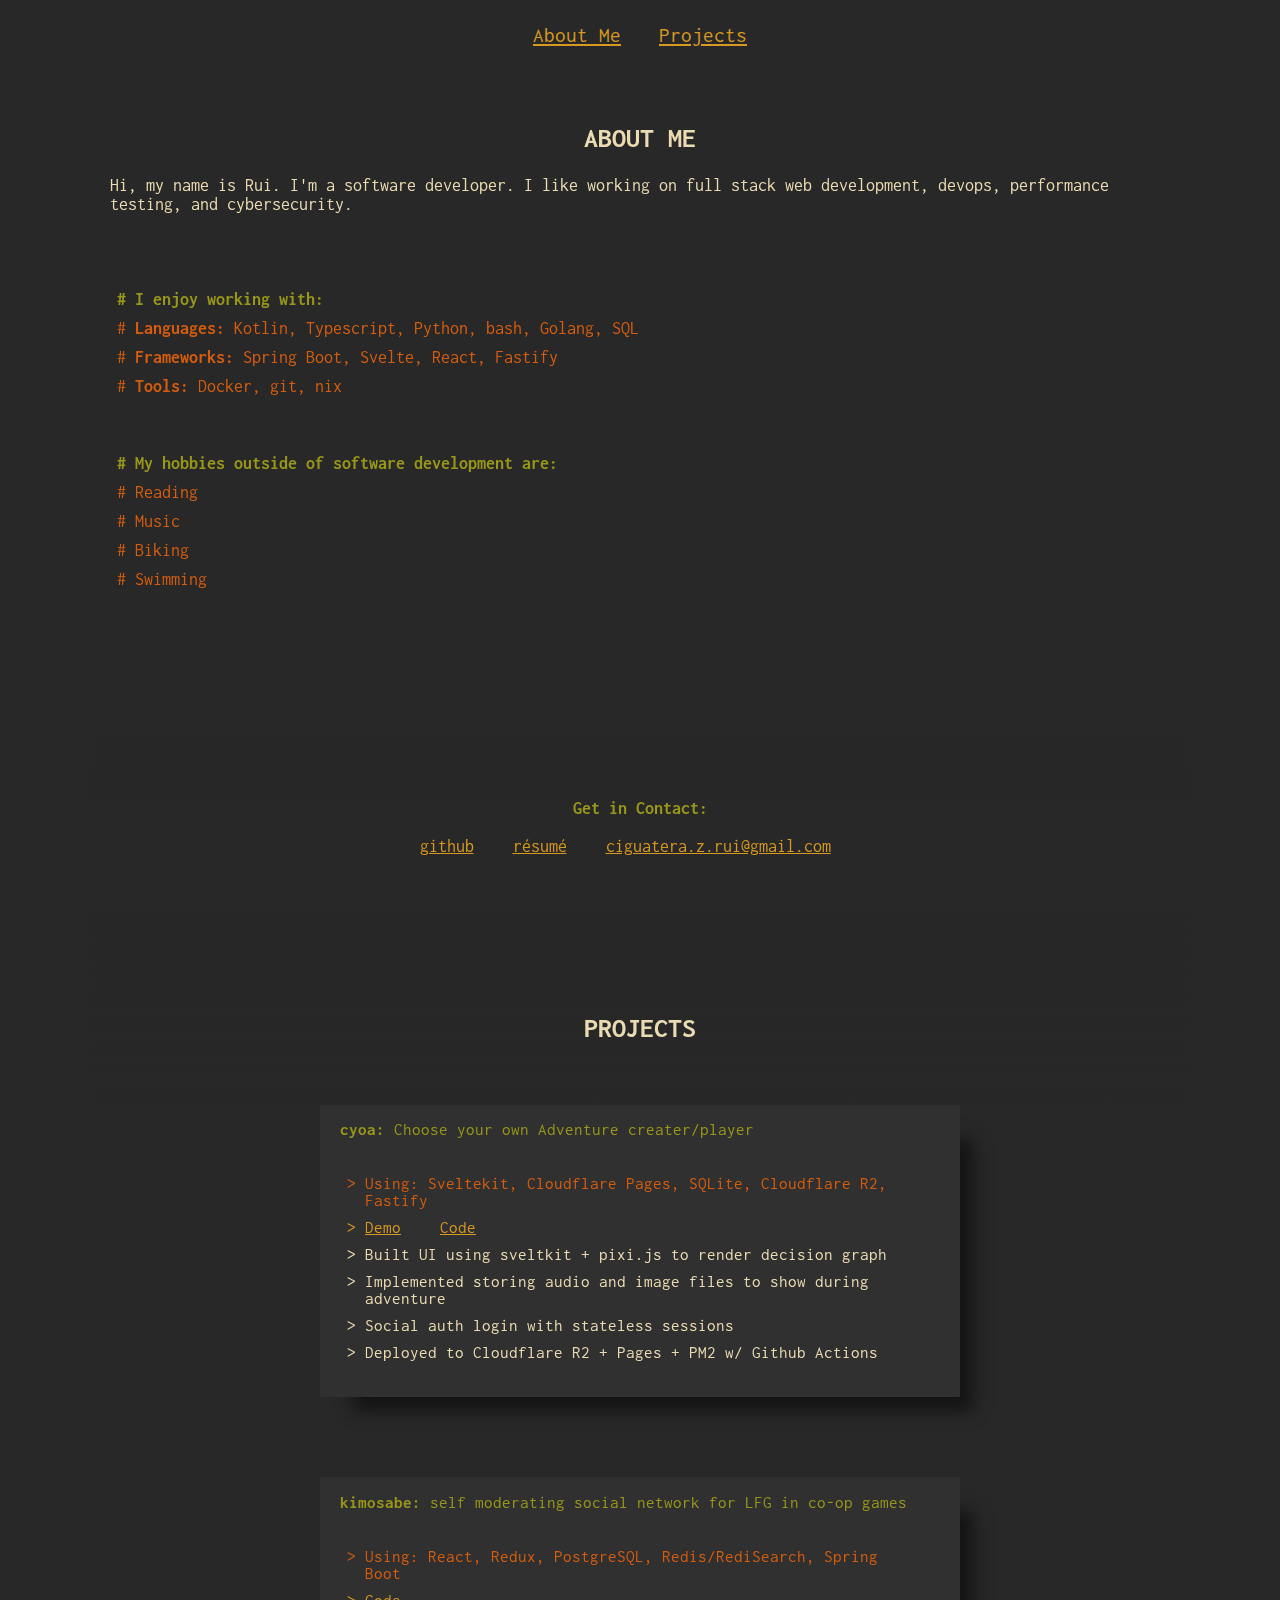
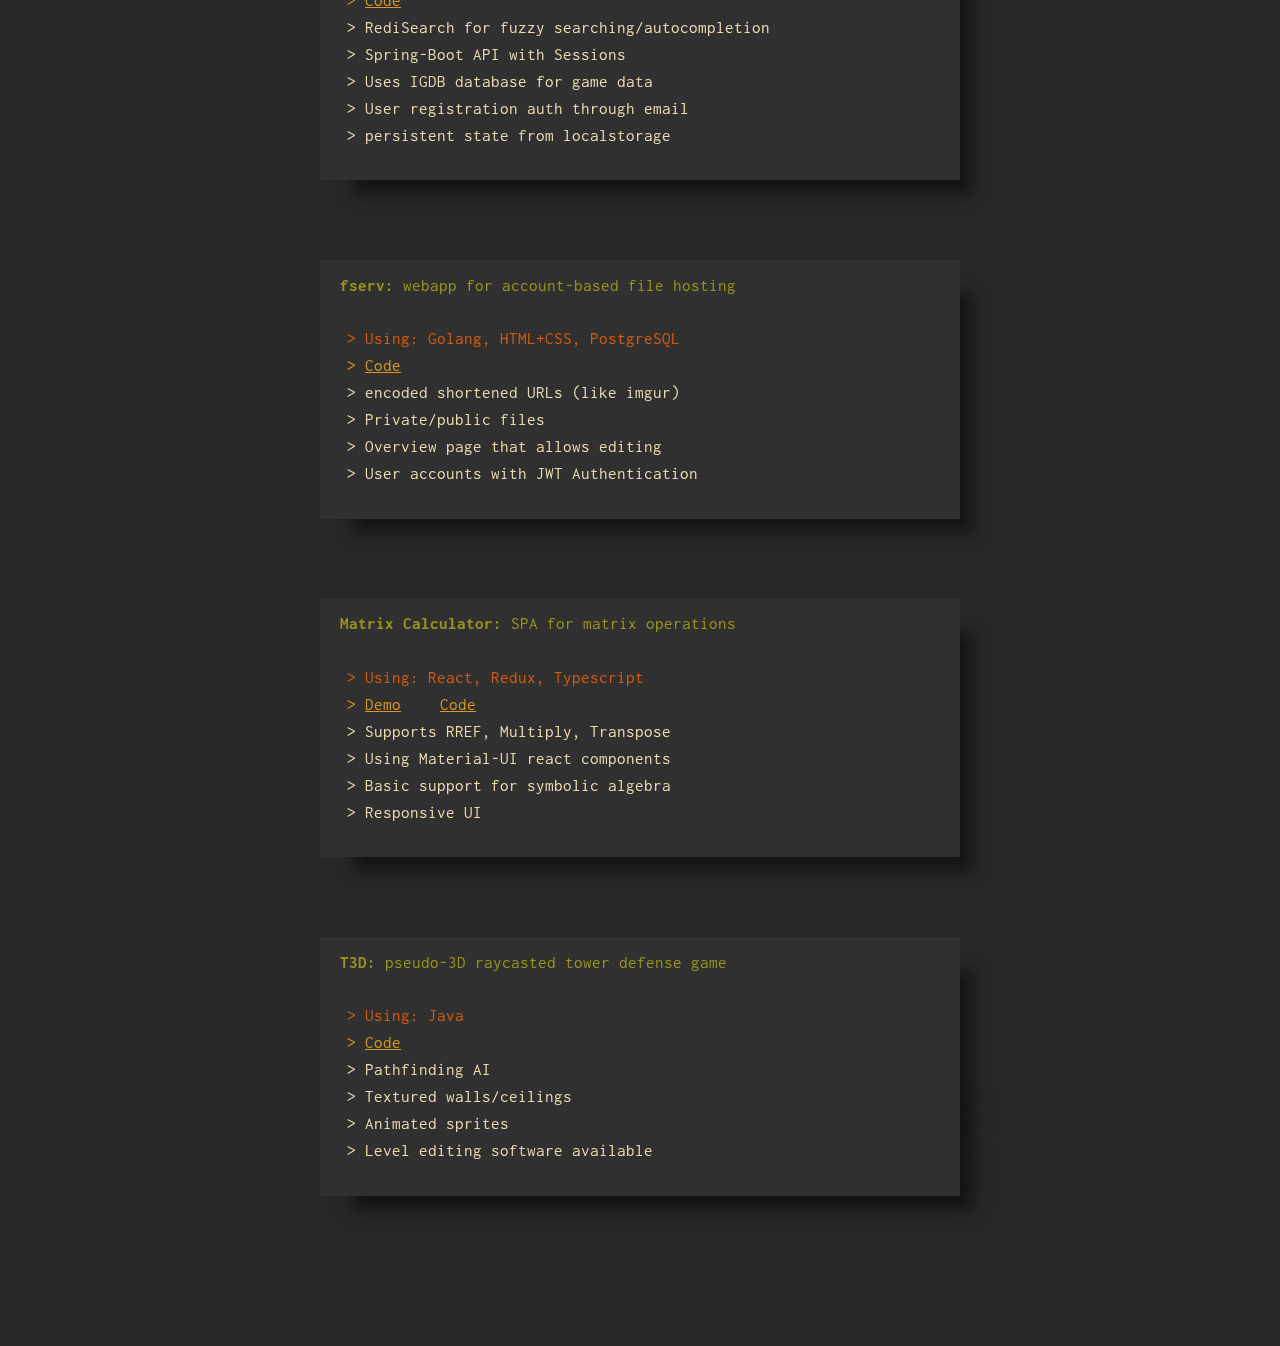
==== commit acb4b2ce: "update bio and title" ====
--- a/index.html
+++ b/index.html
@@ -7,7 +7,7 @@
 		<link rel="shortcut icon" href="res/favicon.ico" type="image/x-icon"/>
 		<link rel="stylesheet" href="style.css"/>
 		<title>zrui.dev</title>
-		<meta name="description" content="Personal Site - Rui Zhu, Software Engineer" />
+		<meta name="description" content="Personal Site - Rui Zhu, Software Developer" />
 	</head>
 	<body>
 		<nav id="navbar">
@@ -19,7 +19,7 @@
 		<div class="section" id="about">
 			<div class="content-inside">
 				<h2>ABOUT ME</h2>
-				<p>Hi, my name is Rui. I'm a software engineer. I like working on full stack web development, devops, performance testing, and cybersecurity.</p>
+				<p>Hi, my name is Rui. I'm a software developer. I like working on full stack web development, devops, performance testing, and cybersecurity.</p>
 				</br>
 				<ul class="hash-list">
 					<li>I enjoy working with:</li>
